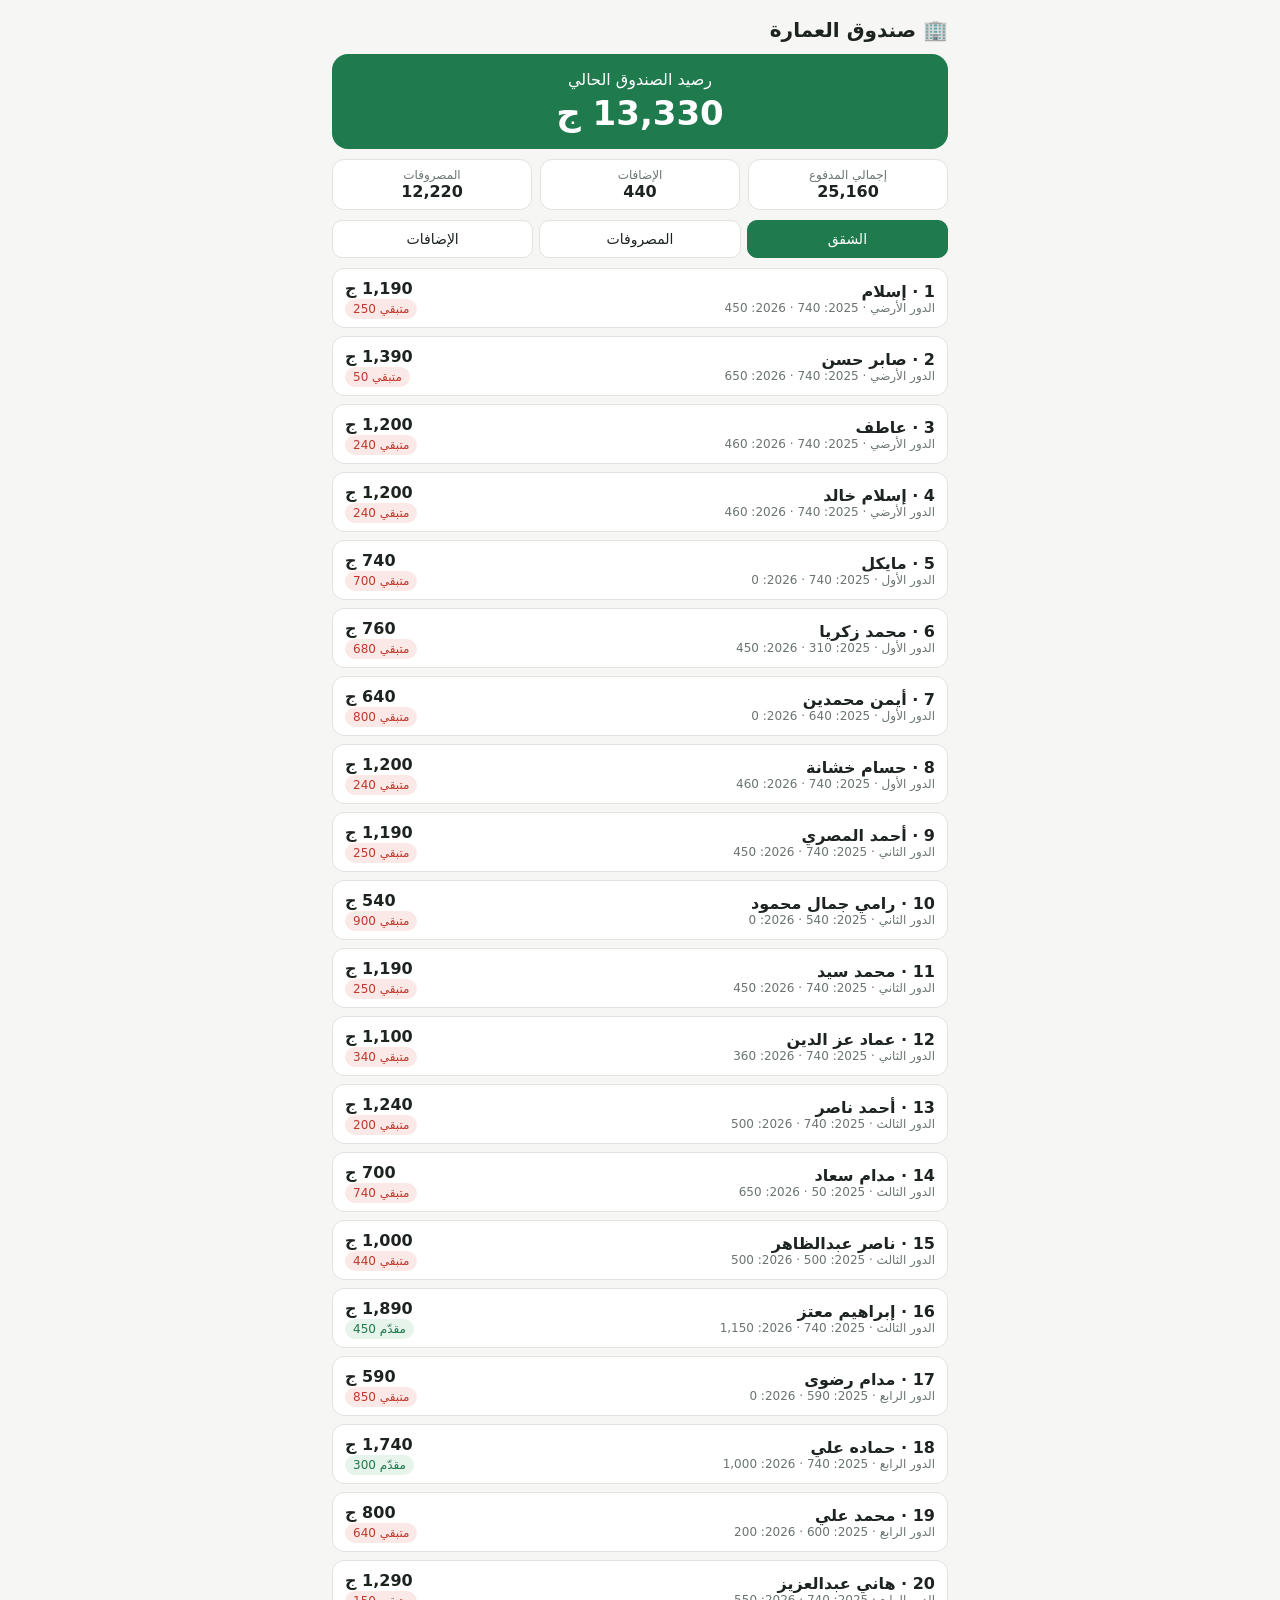
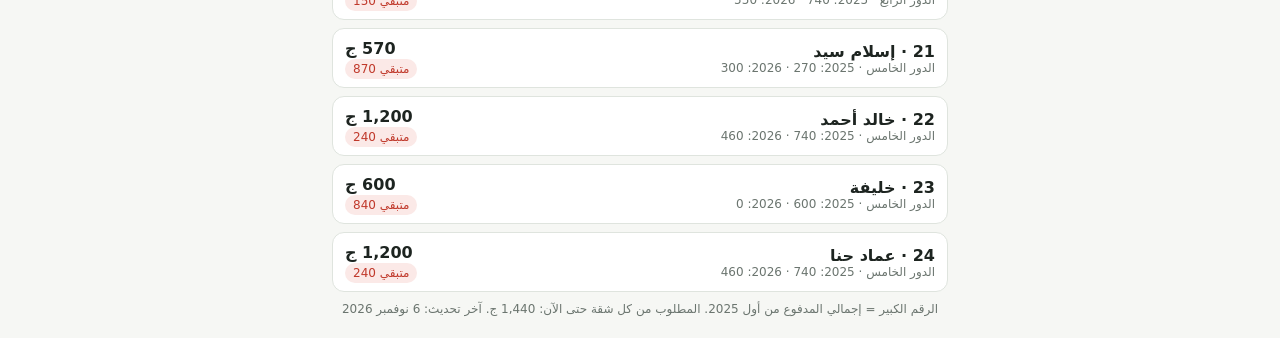
==== index.html @ 0b4000fe "Add files via upload" ====
<!DOCTYPE html>
<html lang="ar" dir="rtl"><head><meta charset="utf-8"><title>صندوق العمارة</title>
<link rel="manifest" href="/manifest.json"><meta name="theme-color" content="#1f7a4d">
<link rel="icon" href="/icon-192.png"><link rel="apple-touch-icon" href="/icon-192.png">
<meta name="viewport" content="width=device-width, initial-scale=1, viewport-fit=cover">
<style>
:root{--bg:#f6f7f4;--card:#fff;--tx:#1d2420;--mu:#6b756f;--bd:#dfe4de;--ac:#1f7a4d;--rd:#c0392b;--gn:#e6f4ec;--rb:#fbe9e7}
@media(prefers-color-scheme:dark){:root{--bg:#141816;--card:#1e2421;--tx:#eef2ee;--mu:#9aa59e;--bd:#323b36;--ac:#4cc58a;--rd:#ff7b6b;--gn:#1d3328;--rb:#3a2321}}
*{box-sizing:border-box}body{margin:0;background:var(--bg);color:var(--tx);font-family:system-ui,-apple-system,"Segoe UI",Tahoma,sans-serif;padding:12px;max-width:640px;margin:auto}
h1{font-size:20px;margin:6px 0 12px}
.hero{background:var(--ac);color:#fff;border-radius:16px;padding:16px;text-align:center}.hero b{display:block;font-size:34px;margin-top:4px}
.row3{display:grid;grid-template-columns:repeat(3,1fr);gap:8px;margin:10px 0}
.k{background:var(--card);border:1px solid var(--bd);border-radius:12px;padding:8px;text-align:center;font-size:12px;color:var(--mu)}.k b{display:block;font-size:16px;color:var(--tx)}
.tabs{display:flex;gap:6px;margin:10px 0}.tabs button{flex:1;padding:10px 4px;border:1px solid var(--bd);background:var(--card);color:var(--tx);border-radius:10px;font:inherit;font-size:14px}.tabs button.on{background:var(--ac);color:#fff;border-color:var(--ac)}
.it{background:var(--card);border:1px solid var(--bd);border-radius:12px;padding:10px 12px;margin-bottom:8px;display:flex;align-items:center;gap:10px}
.it .m{flex:1;min-width:0}.it .s{font-size:12px;color:var(--mu)}
.n{font-weight:700;white-space:nowrap}.late{color:var(--rd)}.ok{color:var(--ac)}
.pill{font-size:12px;padding:3px 8px;border-radius:99px;background:var(--gn);color:var(--ac);white-space:nowrap}.pill.l{background:var(--rb);color:var(--rd)}
.bar{display:flex;justify-content:space-between;margin:4px 0 8px}
.note{font-size:12px;color:var(--mu);text-align:center;margin:10px 0}
</style></head><body>
<h1>🏢 صندوق العمارة</h1>
<div class="hero">رصيد الصندوق الحالي<b id="bal"></b></div>
<div class="row3"><div class="k">إجمالي المدفوع<b id="tp"></b></div><div class="k">الإضافات<b id="ta"></b></div><div class="k">المصروفات<b id="te"></b></div></div>
<div class="tabs"><button data-t="apt" class="on">الشقق</button><button data-t="exp">المصروفات</button><button data-t="add">الإضافات</button></div>
<div id="list"></div><p class="note" id="nt"></p>
<script>
// ===== البيانات: عدّل هنا فقط عند التحديث =====
const UPDATED="6 نوفمبر 2026", ADJ=-50, DUE_NOW=1440;
const APTS=[["الأرضي","إسلام"],["الأرضي","صابر حسن"],["الأرضي","عاطف"],["الأرضي","إسلام خالد"],["الأول","مايكل"],["الأول","محمد زكريا"],["الأول","أيمن محمدين"],["الأول","حسام خشانة"],["الثاني","أحمد المصري"],["الثاني","رامي جمال محمود"],["الثاني","محمد سيد"],["الثاني","عماد عز الدين"],["الثالث","أحمد ناصر"],["الثالث","مدام سعاد"],["الثالث","ناصر عبدالظاهر"],["الثالث","إبراهيم معتز"],["الرابع","مدام رضوى"],["الرابع","حماده علي"],["الرابع","محمد علي"],["الرابع","هاني عبدالعزيز"],["الخامس","إسلام سيد"],["الخامس","خالد أحمد"],["الخامس","خليفة"],["الخامس","عماد حنا"]];
const P25=[740,740,740,740,740,310,640,740,740,540,740,740,740,50,500,740,590,740,600,740,270,740,600,740];
const P26=[450,650,460,460,0,450,0,460,450,0,450,360,500,650,500,1150,0,1000,200,550,300,460,0,460];
const E=[["2025-01-01","تركيب شباك حديد للسلم + ماكينة للباب",2700],["2025-02-27","شحن عداد السلم",100],["2025-06-19","إصلاح الدفاش 120 خراطة + 30 مواصلات",150],["2025-08-18","تقوية تقفيصة العدادات",300],["2025-08-21","دهان تقفيصة العدادات",480],["2025-08-28","كالون للباب بنسخ إضافية",750],["2025-08-28","عدد 5 أقفال",1400],["2026-05-31","تنظيف شبابيك السلم وتسليك البلاعة",140],["2026-06-06","كالون سمارت",6100],["2026-07-01","عمل 5 نسخ مفتاح طوارئ",100]];
const A=[["2026-02-11","باقي فلوس فرع الليد",440]];
// ===============================================
const $=id=>document.getElementById(id),fmt=n=>n.toLocaleString("en-US"),S=a=>a.reduce((t,x)=>t+x,0);
const tp=S(P25)+S(P26),te=S(E.map(x=>x[2])),ta=S(A.map(x=>x[2]));
$("bal").textContent=fmt(tp+ta-te+ADJ)+" ج";$("tp").textContent=fmt(tp);$("ta").textContent=fmt(ta);$("te").textContent=fmt(te);
let tab="apt";
function render(){let h="";
 if(tab=="apt"){$("nt").textContent="الرقم الكبير = إجمالي المدفوع من أول 2025. المطلوب من كل شقة حتى الآن: "+fmt(DUE_NOW)+" ج. آخر تحديث: "+UPDATED;
  h=APTS.map((a,i)=>{const t=P25[i]+P26[i],d=DUE_NOW-t;return `<div class="it"><div class="m"><b>${i+1} · ${a[1]}</b><div class="s">الدور ${a[0]} · 2025: ${fmt(P25[i])} · 2026: ${fmt(P26[i])}</div></div><div style="text-align:left"><div class="n">${fmt(t)} ج</div><span class="pill ${d>0?"l":""}">${d>0?"متبقي "+fmt(d):d<0?"مقدّم "+fmt(-d):"خالص"}</span></div></div>`}).join("")}
 else{const arr=(tab=="exp"?E:A).slice().sort((a,b)=>b[0].localeCompare(a[0]));$("nt").textContent="آخر تحديث: "+UPDATED;
  h=`<div class="bar"><b>${tab=="exp"?"المصروفات 2025+2026":"الإضافات"}</b><b>${fmt(tab=="exp"?te:ta)} ج</b></div>`+arr.map(x=>`<div class="it"><div class="m"><b>${x[1]}</b><div class="s">${x[0]}</div></div><div class="n ${tab=="exp"?"late":"ok"}">${tab=="exp"?"−":"+"}${fmt(x[2])}</div></div>`).join("")}
 $("list").innerHTML=h}
document.querySelectorAll(".tabs button").forEach(b=>b.onclick=()=>{tab=b.dataset.t;document.querySelectorAll(".tabs button").forEach(x=>x.classList.toggle("on",x===b));render()});
render();
if("serviceWorker" in navigator)addEventListener("load",()=>navigator.serviceWorker.register("/sw.js").catch(()=>{}));
</script></body></html>
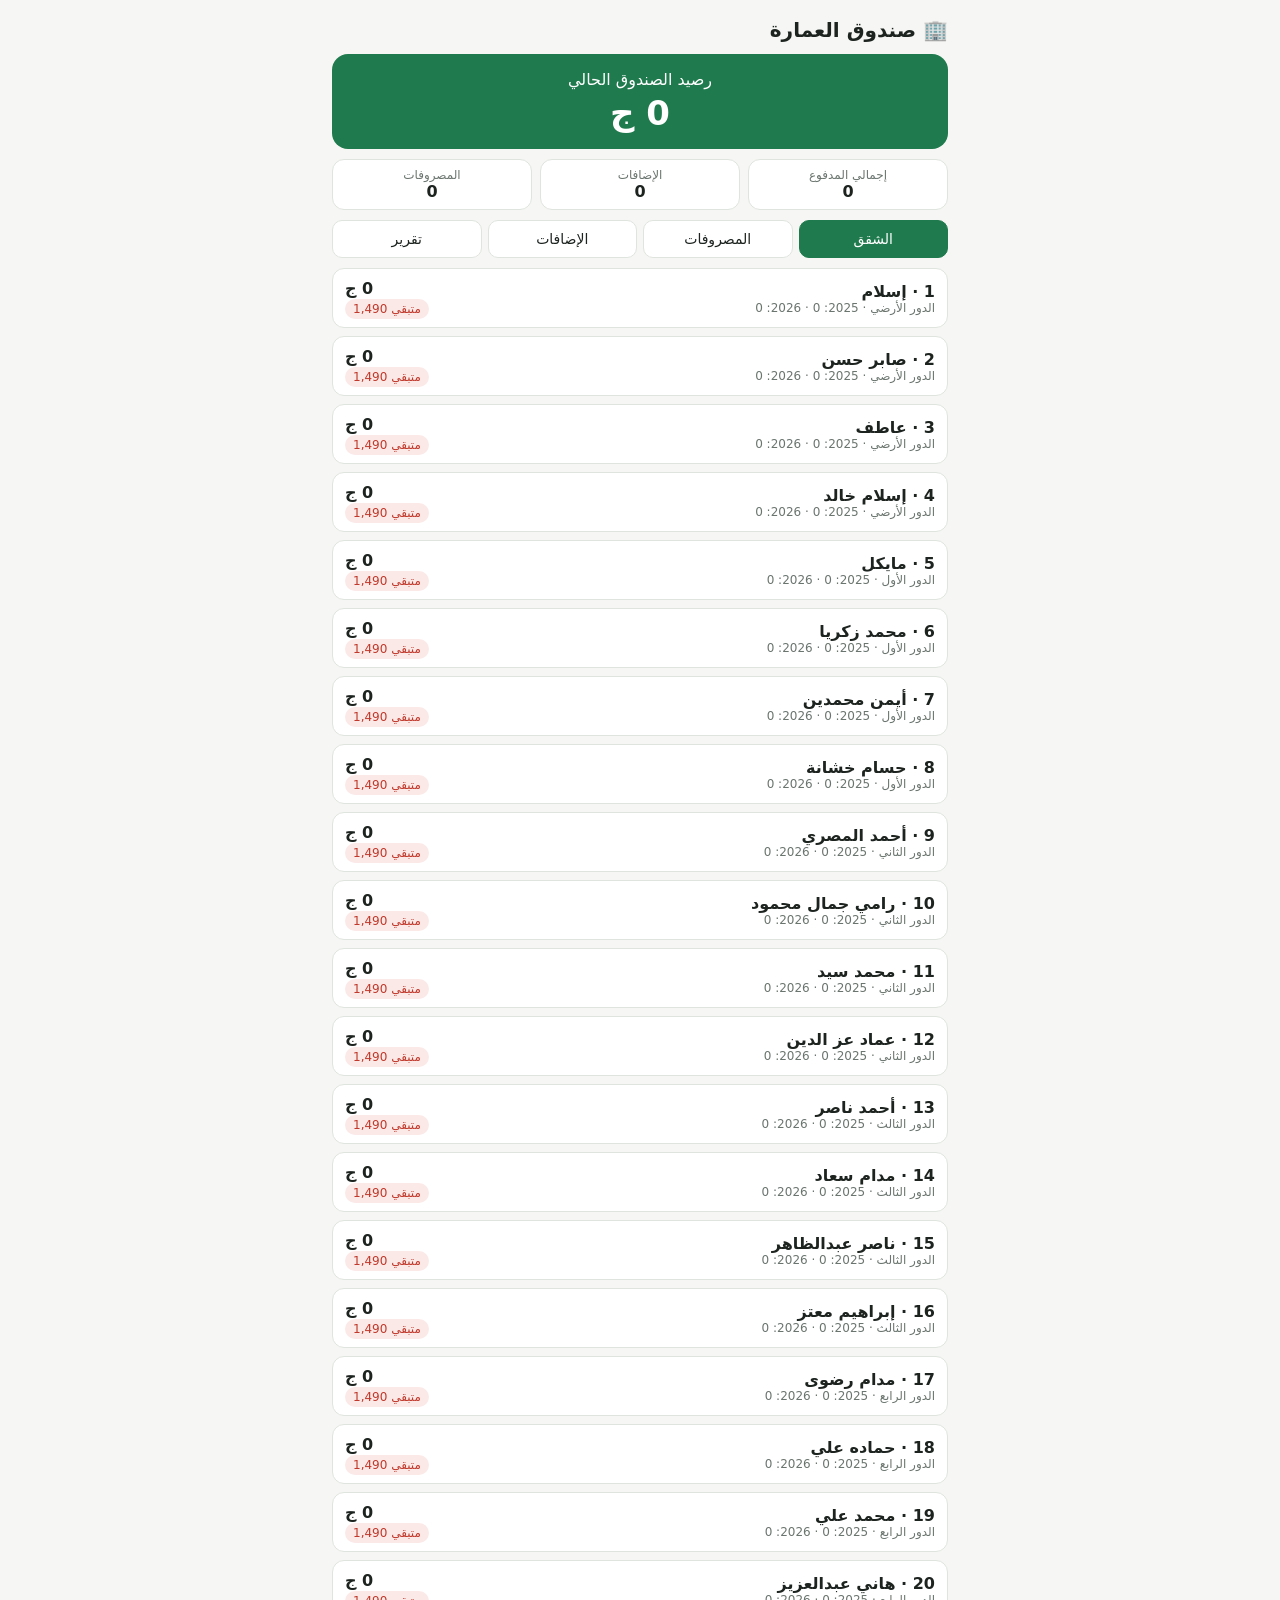
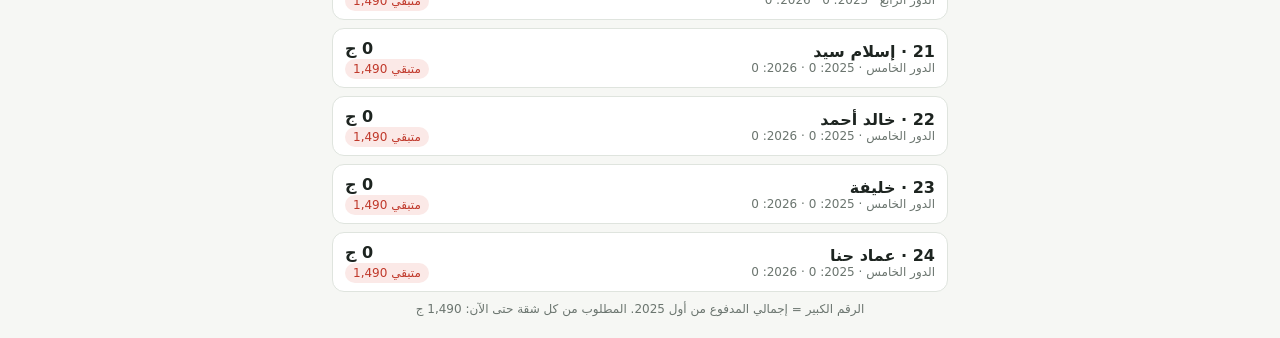
==== commit 5f8f086f: "Add files via upload" ====
--- a/index.html
+++ b/index.html
@@ -1,49 +1,7 @@
 <!DOCTYPE html>
 <html lang="ar" dir="rtl"><head><meta charset="utf-8"><title>صندوق العمارة</title>
+<meta name="viewport" content="width=device-width, initial-scale=1">
 <link rel="manifest" href="/manifest.json"><meta name="theme-color" content="#1f7a4d">
 <link rel="icon" href="/icon-192.png"><link rel="apple-touch-icon" href="/icon-192.png">
-<meta name="viewport" content="width=device-width, initial-scale=1, viewport-fit=cover">
-<style>
-:root{--bg:#f6f7f4;--card:#fff;--tx:#1d2420;--mu:#6b756f;--bd:#dfe4de;--ac:#1f7a4d;--rd:#c0392b;--gn:#e6f4ec;--rb:#fbe9e7}
-@media(prefers-color-scheme:dark){:root{--bg:#141816;--card:#1e2421;--tx:#eef2ee;--mu:#9aa59e;--bd:#323b36;--ac:#4cc58a;--rd:#ff7b6b;--gn:#1d3328;--rb:#3a2321}}
-*{box-sizing:border-box}body{margin:0;background:var(--bg);color:var(--tx);font-family:system-ui,-apple-system,"Segoe UI",Tahoma,sans-serif;padding:12px;max-width:640px;margin:auto}
-h1{font-size:20px;margin:6px 0 12px}
-.hero{background:var(--ac);color:#fff;border-radius:16px;padding:16px;text-align:center}.hero b{display:block;font-size:34px;margin-top:4px}
-.row3{display:grid;grid-template-columns:repeat(3,1fr);gap:8px;margin:10px 0}
-.k{background:var(--card);border:1px solid var(--bd);border-radius:12px;padding:8px;text-align:center;font-size:12px;color:var(--mu)}.k b{display:block;font-size:16px;color:var(--tx)}
-.tabs{display:flex;gap:6px;margin:10px 0}.tabs button{flex:1;padding:10px 4px;border:1px solid var(--bd);background:var(--card);color:var(--tx);border-radius:10px;font:inherit;font-size:14px}.tabs button.on{background:var(--ac);color:#fff;border-color:var(--ac)}
-.it{background:var(--card);border:1px solid var(--bd);border-radius:12px;padding:10px 12px;margin-bottom:8px;display:flex;align-items:center;gap:10px}
-.it .m{flex:1;min-width:0}.it .s{font-size:12px;color:var(--mu)}
-.n{font-weight:700;white-space:nowrap}.late{color:var(--rd)}.ok{color:var(--ac)}
-.pill{font-size:12px;padding:3px 8px;border-radius:99px;background:var(--gn);color:var(--ac);white-space:nowrap}.pill.l{background:var(--rb);color:var(--rd)}
-.bar{display:flex;justify-content:space-between;margin:4px 0 8px}
-.note{font-size:12px;color:var(--mu);text-align:center;margin:10px 0}
-</style></head><body>
-<h1>🏢 صندوق العمارة</h1>
-<div class="hero">رصيد الصندوق الحالي<b id="bal"></b></div>
-<div class="row3"><div class="k">إجمالي المدفوع<b id="tp"></b></div><div class="k">الإضافات<b id="ta"></b></div><div class="k">المصروفات<b id="te"></b></div></div>
-<div class="tabs"><button data-t="apt" class="on">الشقق</button><button data-t="exp">المصروفات</button><button data-t="add">الإضافات</button></div>
-<div id="list"></div><p class="note" id="nt"></p>
-<script>
-// ===== البيانات: عدّل هنا فقط عند التحديث =====
-const UPDATED="6 نوفمبر 2026", ADJ=-50, DUE_NOW=1440;
-const APTS=[["الأرضي","إسلام"],["الأرضي","صابر حسن"],["الأرضي","عاطف"],["الأرضي","إسلام خالد"],["الأول","مايكل"],["الأول","محمد زكريا"],["الأول","أيمن محمدين"],["الأول","حسام خشانة"],["الثاني","أحمد المصري"],["الثاني","رامي جمال محمود"],["الثاني","محمد سيد"],["الثاني","عماد عز الدين"],["الثالث","أحمد ناصر"],["الثالث","مدام سعاد"],["الثالث","ناصر عبدالظاهر"],["الثالث","إبراهيم معتز"],["الرابع","مدام رضوى"],["الرابع","حماده علي"],["الرابع","محمد علي"],["الرابع","هاني عبدالعزيز"],["الخامس","إسلام سيد"],["الخامس","خالد أحمد"],["الخامس","خليفة"],["الخامس","عماد حنا"]];
-const P25=[740,740,740,740,740,310,640,740,740,540,740,740,740,50,500,740,590,740,600,740,270,740,600,740];
-const P26=[450,650,460,460,0,450,0,460,450,0,450,360,500,650,500,1150,0,1000,200,550,300,460,0,460];
-const E=[["2025-01-01","تركيب شباك حديد للسلم + ماكينة للباب",2700],["2025-02-27","شحن عداد السلم",100],["2025-06-19","إصلاح الدفاش 120 خراطة + 30 مواصلات",150],["2025-08-18","تقوية تقفيصة العدادات",300],["2025-08-21","دهان تقفيصة العدادات",480],["2025-08-28","كالون للباب بنسخ إضافية",750],["2025-08-28","عدد 5 أقفال",1400],["2026-05-31","تنظيف شبابيك السلم وتسليك البلاعة",140],["2026-06-06","كالون سمارت",6100],["2026-07-01","عمل 5 نسخ مفتاح طوارئ",100]];
-const A=[["2026-02-11","باقي فلوس فرع الليد",440]];
-// ===============================================
-const $=id=>document.getElementById(id),fmt=n=>n.toLocaleString("en-US"),S=a=>a.reduce((t,x)=>t+x,0);
-const tp=S(P25)+S(P26),te=S(E.map(x=>x[2])),ta=S(A.map(x=>x[2]));
-$("bal").textContent=fmt(tp+ta-te+ADJ)+" ج";$("tp").textContent=fmt(tp);$("ta").textContent=fmt(ta);$("te").textContent=fmt(te);
-let tab="apt";
-function render(){let h="";
- if(tab=="apt"){$("nt").textContent="الرقم الكبير = إجمالي المدفوع من أول 2025. المطلوب من كل شقة حتى الآن: "+fmt(DUE_NOW)+" ج. آخر تحديث: "+UPDATED;
-  h=APTS.map((a,i)=>{const t=P25[i]+P26[i],d=DUE_NOW-t;return `<div class="it"><div class="m"><b>${i+1} · ${a[1]}</b><div class="s">الدور ${a[0]} · 2025: ${fmt(P25[i])} · 2026: ${fmt(P26[i])}</div></div><div style="text-align:left"><div class="n">${fmt(t)} ج</div><span class="pill ${d>0?"l":""}">${d>0?"متبقي "+fmt(d):d<0?"مقدّم "+fmt(-d):"خالص"}</span></div></div>`}).join("")}
- else{const arr=(tab=="exp"?E:A).slice().sort((a,b)=>b[0].localeCompare(a[0]));$("nt").textContent="آخر تحديث: "+UPDATED;
-  h=`<div class="bar"><b>${tab=="exp"?"المصروفات 2025+2026":"الإضافات"}</b><b>${fmt(tab=="exp"?te:ta)} ج</b></div>`+arr.map(x=>`<div class="it"><div class="m"><b>${x[1]}</b><div class="s">${x[0]}</div></div><div class="n ${tab=="exp"?"late":"ok"}">${tab=="exp"?"−":"+"}${fmt(x[2])}</div></div>`).join("")}
- $("list").innerHTML=h}
-document.querySelectorAll(".tabs button").forEach(b=>b.onclick=()=>{tab=b.dataset.t;document.querySelectorAll(".tabs button").forEach(x=>x.classList.toggle("on",x===b));render()});
-render();
-if("serviceWorker" in navigator)addEventListener("load",()=>navigator.serviceWorker.register("/sw.js").catch(()=>{}));
-</script></body></html>
+<link rel="stylesheet" href="/style.css"></head>
+<body><div id="app"></div><script src="/app.js"></script></body></html>
--- a/style.css
+++ b/style.css
@@ -0,0 +1,21 @@
+:root{--bg:#f6f7f4;--card:#fff;--tx:#1d2420;--mu:#6b756f;--bd:#dfe4de;--ac:#1f7a4d;--rd:#c0392b;--gn:#e6f4ec;--rb:#fbe9e7}
+@media(prefers-color-scheme:dark){:root{--bg:#141816;--card:#1e2421;--tx:#eef2ee;--mu:#9aa59e;--bd:#323b36;--ac:#4cc58a;--rd:#ff7b6b;--gn:#1d3328;--rb:#3a2321}}
+*{box-sizing:border-box}body{margin:0;background:var(--bg);color:var(--tx);font-family:system-ui,-apple-system,"Segoe UI",Tahoma,sans-serif;padding:12px;max-width:640px;margin:auto}
+h1{font-size:20px;margin:6px 0 12px}
+.hero{background:var(--ac);color:#fff;border-radius:16px;padding:16px;text-align:center}.hero b{display:block;font-size:34px;margin-top:4px}
+.row3{display:grid;grid-template-columns:repeat(3,1fr);gap:8px;margin:10px 0}
+.k{background:var(--card);border:1px solid var(--bd);border-radius:12px;padding:8px;text-align:center;font-size:12px;color:var(--mu)}.k b{display:block;font-size:16px;color:var(--tx)}
+.tabs{display:flex;gap:6px;margin:10px 0;overflow-x:auto}.tabs button{flex:1;white-space:nowrap;padding:10px 8px;border:1px solid var(--bd);background:var(--card);color:var(--tx);border-radius:10px;font:inherit;font-size:14px}.tabs button.on{background:var(--ac);color:#fff;border-color:var(--ac)}
+.it{background:var(--card);border:1px solid var(--bd);border-radius:12px;padding:10px 12px;margin-bottom:8px;display:flex;align-items:center;gap:10px}
+.it .m{flex:1;min-width:0}.it .s{font-size:12px;color:var(--mu)}
+.n{font-weight:700;white-space:nowrap}.late{color:var(--rd)}.ok{color:var(--ac)}
+.pill{font-size:12px;padding:3px 8px;border-radius:99px;background:var(--gn);color:var(--ac);white-space:nowrap}.pill.l{background:var(--rb);color:var(--rd)}
+.a{background:var(--ac);color:#fff;border:0;border-radius:10px;padding:9px 14px;font:inherit;cursor:pointer;text-decoration:none;display:inline-block;text-align:center}
+.c{background:var(--bg);color:var(--tx);border:1px solid var(--bd);border-radius:10px;padding:9px 14px;font:inherit;cursor:pointer}
+.x{background:none;border:0;color:var(--mu);font-size:18px;cursor:pointer}
+.bar{display:flex;justify-content:space-between;align-items:center;gap:8px;margin:4px 0 8px}
+dialog{border:1px solid var(--bd);border-radius:16px;background:var(--card);color:var(--tx);width:min(92vw,380px);padding:16px}dialog::backdrop{background:#0008}
+label{display:block;font-size:13px;color:var(--mu);margin:10px 0 4px}
+input{width:100%;padding:10px;border:1px solid var(--bd);border-radius:10px;background:var(--bg);color:var(--tx);font:inherit}
+.btns{display:flex;gap:8px;margin-top:14px}.btns>*{flex:1}
+.note{font-size:12px;color:var(--mu);text-align:center;margin:10px 0}
